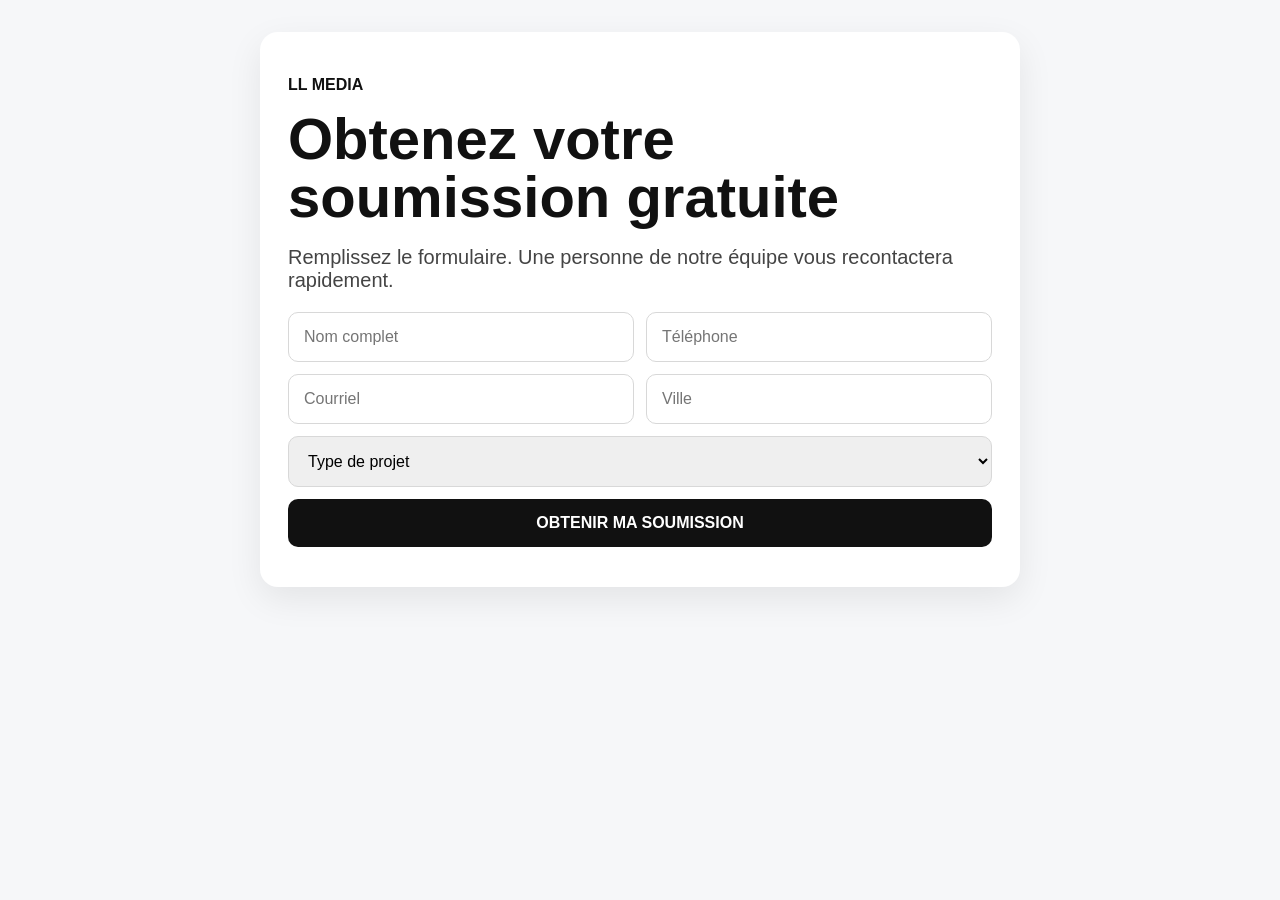
==== index.html @ 92274871 "Add reusable lead landing page" ====
<!doctype html><html lang="fr"><head><meta charset="utf-8"><meta name="viewport" content="width=device-width,initial-scale=1"><title>Soumission gratuite | LL MEDIA Template</title><meta name="description" content="Landing page de génération de leads optimisée pour les campagnes LL MEDIA."><style>body{font-family:Arial,sans-serif;margin:0;background:#f6f7f9;color:#111}.wrap{max-width:760px;margin:auto;padding:32px 18px}.card{background:#fff;border-radius:18px;padding:28px;box-shadow:0 12px 35px rgba(0,0,0,.08)}h1{font-size:clamp(34px,7vw,58px);line-height:1;margin:0 0 14px}.sub{font-size:20px;color:#444}.grid{display:grid;grid-template-columns:1fr 1fr;gap:12px}.full{grid-column:1/-1}input,select,button{width:100%;box-sizing:border-box;padding:15px;border-radius:10px;border:1px solid #d8d8d8;font-size:16px}button{background:#111;color:#fff;border:0;font-weight:700;cursor:pointer}.msg{margin-top:12px;font-size:14px}.hp{position:absolute;left:-9999px}@media(max-width:620px){.grid{grid-template-columns:1fr}}</style></head><body><main class="wrap"><section class="card"><p><strong>LL MEDIA</strong></p><h1>Obtenez votre soumission gratuite</h1><p class="sub">Remplissez le formulaire. Une personne de notre équipe vous recontactera rapidement.</p><form id="leadForm"><div class="grid"><input name="name" placeholder="Nom complet" required><input name="phone" type="tel" placeholder="Téléphone" required><input name="email" type="email" placeholder="Courriel"><input name="city" placeholder="Ville"><select class="full" name="project"><option value="">Type de projet</option><option>Isolation</option><option>Toiture</option><option>Thermopompe</option><option>Rénovation</option><option>Autre</option></select><input class="hp" name="website" tabindex="-1" autocomplete="off"><button class="full" type="submit">OBTENIR MA SOUMISSION</button></div><div id="msg" class="msg"></div></form></section></main><script>const form=document.getElementById('leadForm'),msg=document.getElementById('msg');form.addEventListener('submit',async e=>{e.preventDefault();msg.textContent='Envoi en cours…';const data=Object.fromEntries(new FormData(form).entries());try{const r=await fetch('/api/lead',{method:'POST',headers:{'Content-Type':'application/json'},body:JSON.stringify({...data,page:location.href,submitted_at:new Date().toISOString()})});if(!r.ok)throw new Error();location.href='/merci.html'}catch(err){msg.textContent="La transmission n'a pas fonctionné. Réessayez dans un instant."}});</script></body></html>
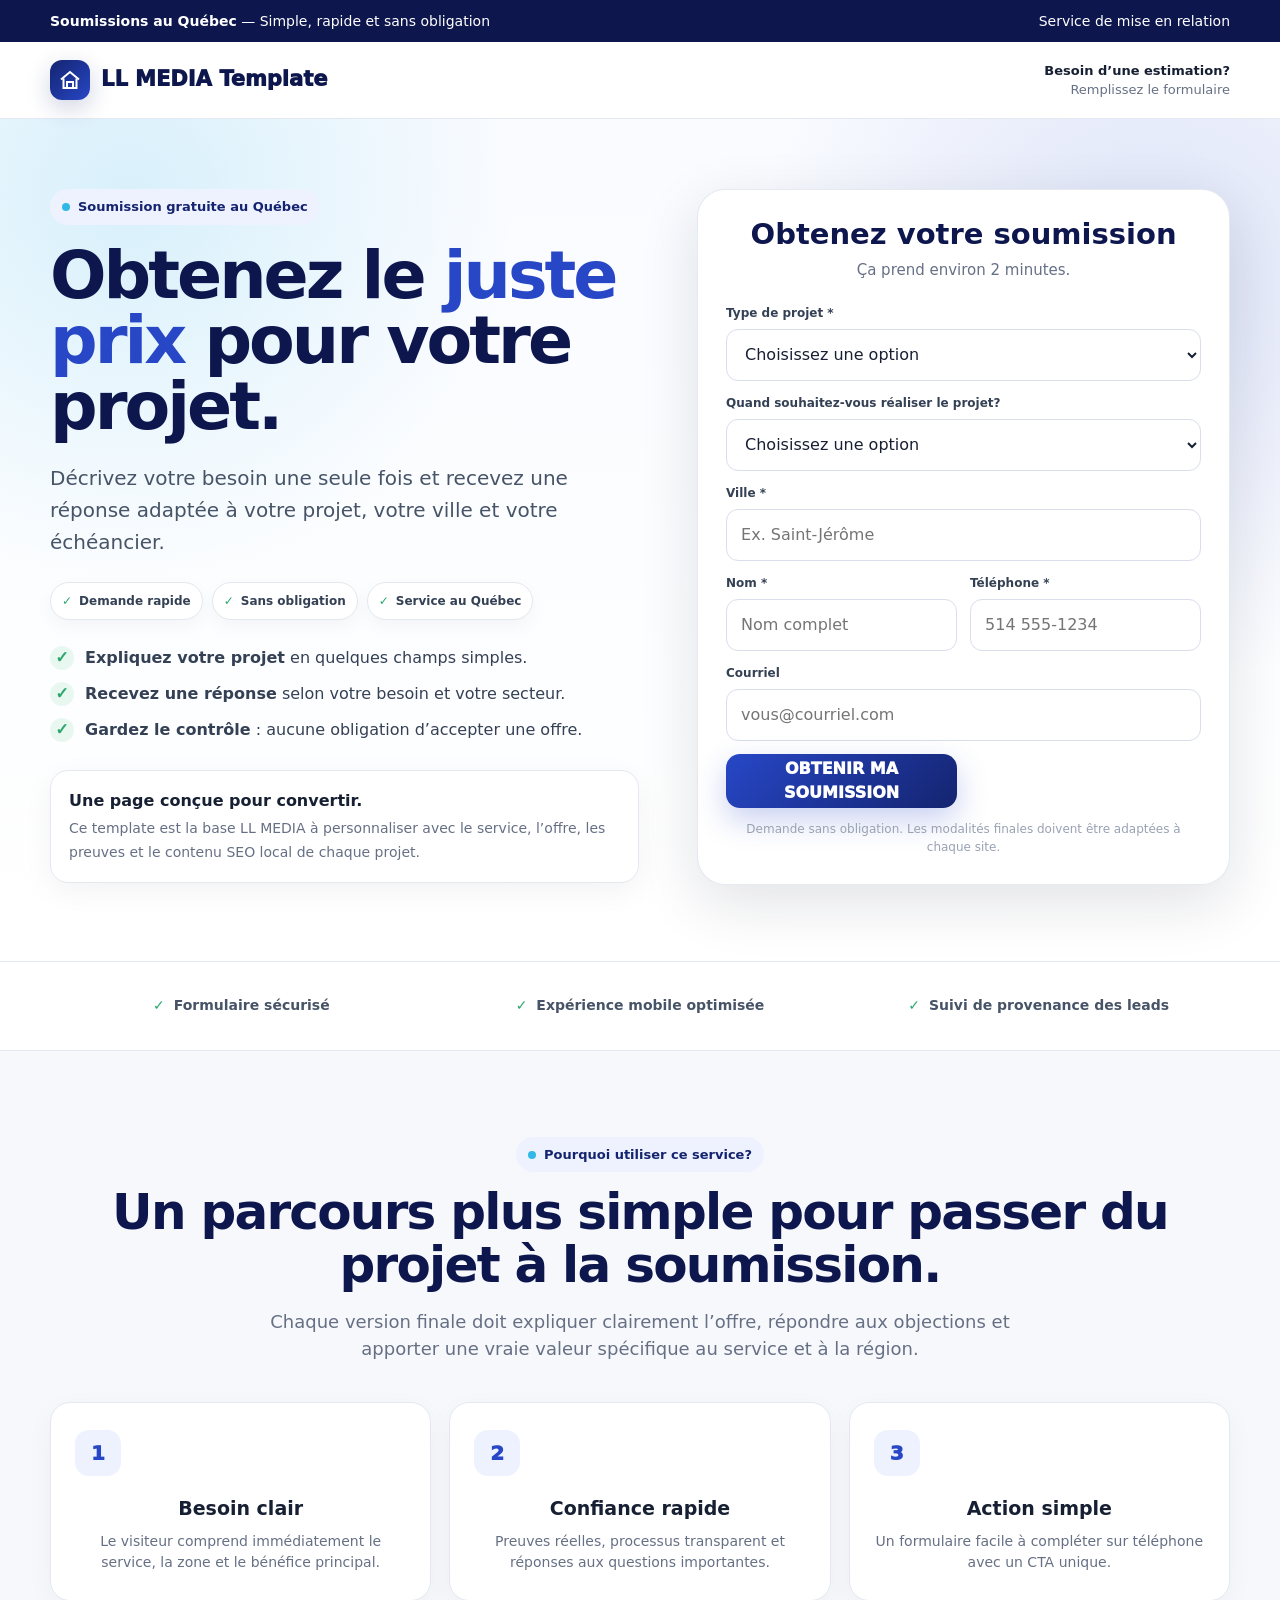
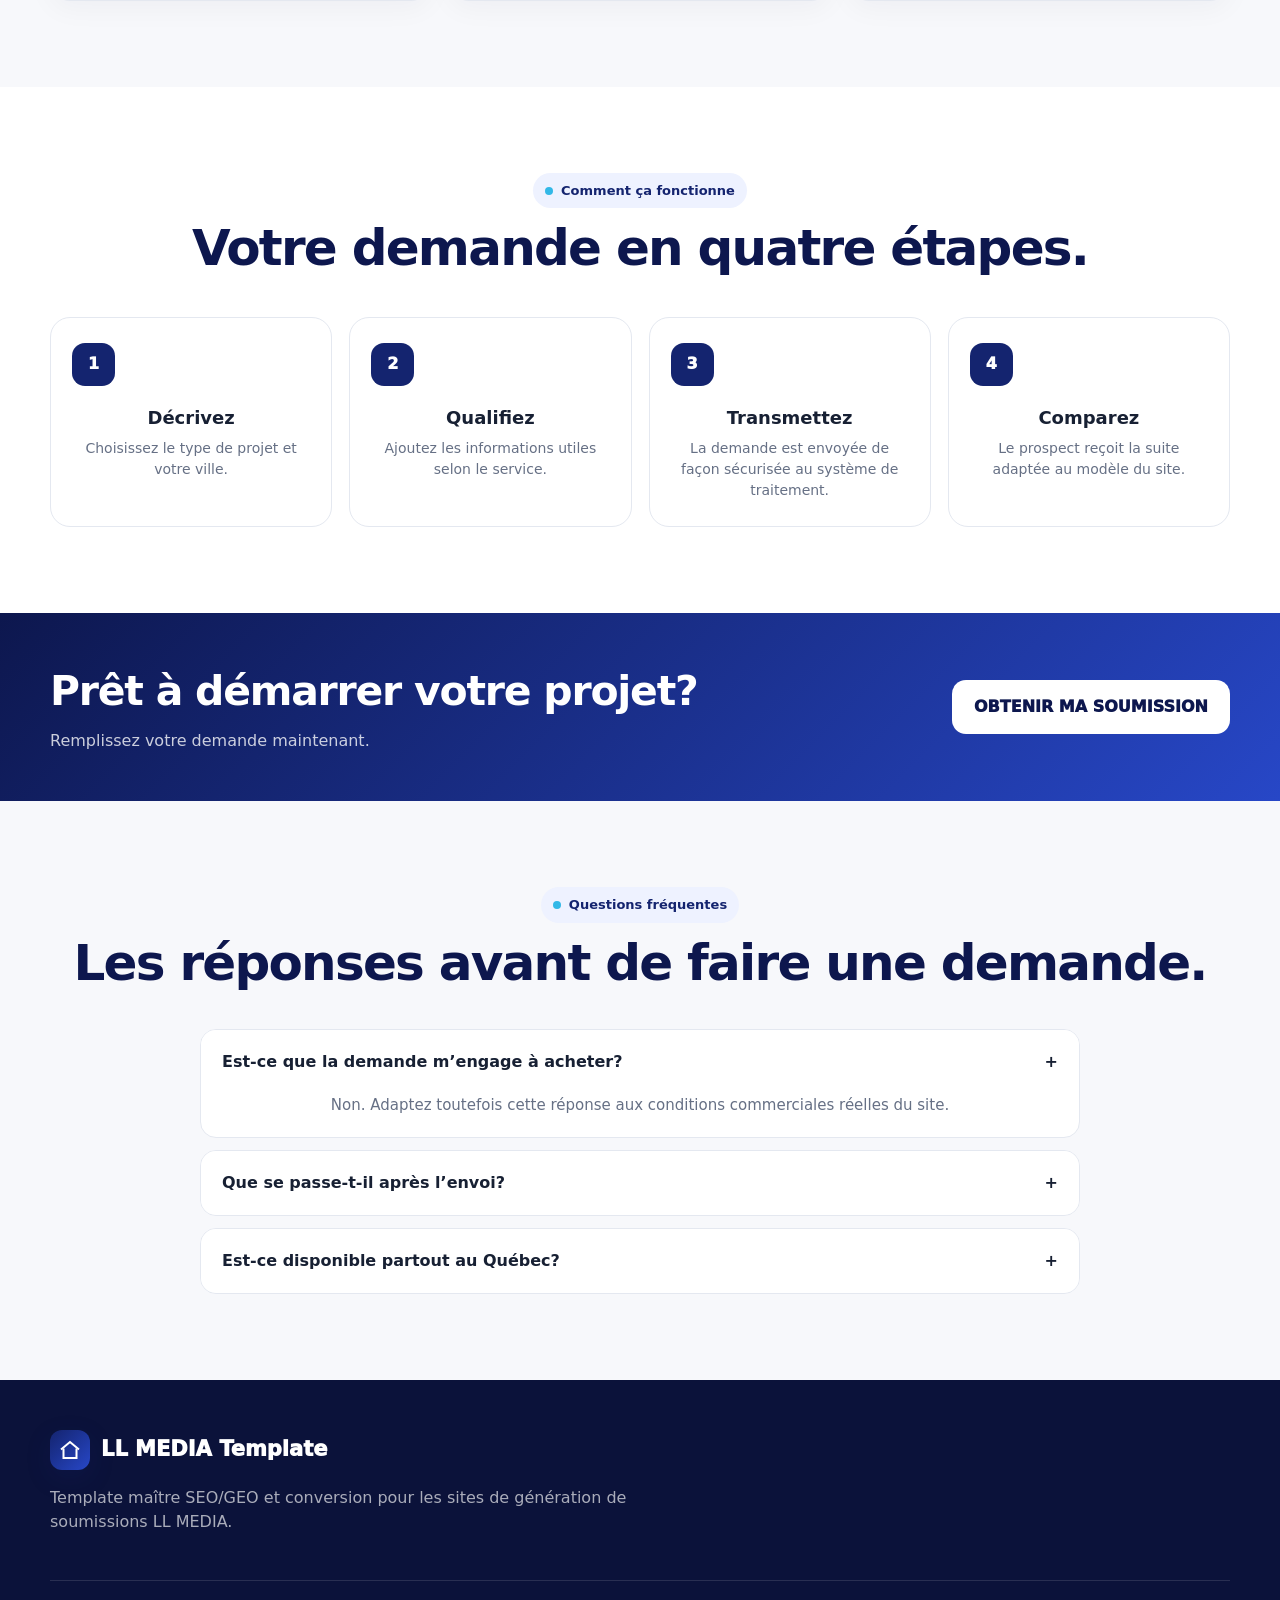
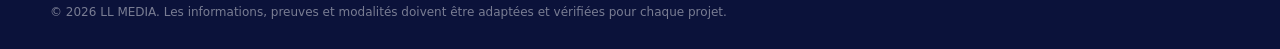
==== commit 5c678dbb: "Upgrade master landing page to Isolation Quebec style" ====
--- a/index.html
+++ b/index.html
@@ -1 +1,98 @@
-<!doctype html><html lang="fr"><head><meta charset="utf-8"><meta name="viewport" content="width=device-width,initial-scale=1"><title>Soumission gratuite | LL MEDIA Template</title><meta name="description" content="Landing page de génération de leads optimisée pour les campagnes LL MEDIA."><style>body{font-family:Arial,sans-serif;margin:0;background:#f6f7f9;color:#111}.wrap{max-width:760px;margin:auto;padding:32px 18px}.card{background:#fff;border-radius:18px;padding:28px;box-shadow:0 12px 35px rgba(0,0,0,.08)}h1{font-size:clamp(34px,7vw,58px);line-height:1;margin:0 0 14px}.sub{font-size:20px;color:#444}.grid{display:grid;grid-template-columns:1fr 1fr;gap:12px}.full{grid-column:1/-1}input,select,button{width:100%;box-sizing:border-box;padding:15px;border-radius:10px;border:1px solid #d8d8d8;font-size:16px}button{background:#111;color:#fff;border:0;font-weight:700;cursor:pointer}.msg{margin-top:12px;font-size:14px}.hp{position:absolute;left:-9999px}@media(max-width:620px){.grid{grid-template-columns:1fr}}</style></head><body><main class="wrap"><section class="card"><p><strong>LL MEDIA</strong></p><h1>Obtenez votre soumission gratuite</h1><p class="sub">Remplissez le formulaire. Une personne de notre équipe vous recontactera rapidement.</p><form id="leadForm"><div class="grid"><input name="name" placeholder="Nom complet" required><input name="phone" type="tel" placeholder="Téléphone" required><input name="email" type="email" placeholder="Courriel"><input name="city" placeholder="Ville"><select class="full" name="project"><option value="">Type de projet</option><option>Isolation</option><option>Toiture</option><option>Thermopompe</option><option>Rénovation</option><option>Autre</option></select><input class="hp" name="website" tabindex="-1" autocomplete="off"><button class="full" type="submit">OBTENIR MA SOUMISSION</button></div><div id="msg" class="msg"></div></form></section></main><script>const form=document.getElementById('leadForm'),msg=document.getElementById('msg');form.addEventListener('submit',async e=>{e.preventDefault();msg.textContent='Envoi en cours…';const data=Object.fromEntries(new FormData(form).entries());try{const r=await fetch('/api/lead',{method:'POST',headers:{'Content-Type':'application/json'},body:JSON.stringify({...data,page:location.href,submitted_at:new Date().toISOString()})});if(!r.ok)throw new Error();location.href='/merci.html'}catch(err){msg.textContent="La transmission n'a pas fonctionné. Réessayez dans un instant."}});</script></body></html>+<!doctype html>
+<html lang="fr-CA">
+<head>
+  <meta charset="utf-8">
+  <meta name="viewport" content="width=device-width,initial-scale=1">
+  <title>Soumission gratuite au Québec | LL MEDIA</title>
+  <meta name="description" content="Obtenez et comparez des soumissions pour votre projet au Québec. Demande rapide, simple et sans obligation.">
+  <meta name="theme-color" content="#0d174e">
+  <meta property="og:type" content="website">
+  <meta property="og:locale" content="fr_CA">
+  <meta property="og:title" content="Soumission gratuite au Québec">
+  <meta property="og:description" content="Décrivez votre projet et obtenez une soumission rapidement.">
+  <style>
+    :root{--navy:#14246f;--navy-dark:#0d174e;--blue:#2747c7;--blue-soft:#eef2ff;--cyan:#32b8e7;--green:#2ca66f;--ink:#172033;--muted:#667085;--border:#e4e8f0;--bg:#f7f8fb;--white:#fff;--shadow:0 18px 60px rgba(16,24,40,.12);--radius:24px}
+    *{box-sizing:border-box}html{scroll-behavior:smooth;max-width:100%;overflow-x:hidden}body{margin:0;min-width:320px;font-family:Inter,ui-sans-serif,system-ui,-apple-system,BlinkMacSystemFont,"Segoe UI",sans-serif;color:var(--ink);background:#fff;line-height:1.5;-webkit-font-smoothing:antialiased;max-width:100%;overflow-x:hidden}a{color:inherit;text-decoration:none}button,input,select{font:inherit}.container{width:min(1180px,calc(100% - 40px));margin-inline:auto}.topbar{background:var(--navy-dark);color:#fff;font-size:14px}.topbar .container{min-height:42px;display:flex;align-items:center;justify-content:space-between;gap:18px}.header{position:sticky;top:0;z-index:30;background:rgba(255,255,255,.94);backdrop-filter:blur(14px);border-bottom:1px solid var(--border)}.header-inner{min-height:76px;display:flex;align-items:center;justify-content:space-between;gap:20px}.brand{display:flex;align-items:center;gap:11px;font-size:21px;font-weight:950;color:var(--navy-dark)}.brand-mark{width:40px;height:40px;border-radius:12px;background:linear-gradient(135deg,var(--navy),var(--blue));display:grid;place-items:center;color:#fff;box-shadow:0 8px 24px rgba(20,36,111,.2)}.brand-mark svg{width:24px}.header-note{font-size:13px;color:var(--muted);text-align:right}.header-note strong{display:block;color:var(--ink)}
+    .hero{position:relative;overflow:hidden;padding:70px 0 76px;background:radial-gradient(circle at 10% 10%,rgba(50,184,231,.17),transparent 28%),radial-gradient(circle at 90% 20%,rgba(39,71,199,.14),transparent 30%),linear-gradient(180deg,#f9fbff,#fff)}.hero-grid{display:grid;grid-template-columns:1.05fr .95fr;gap:58px;align-items:start;position:relative;z-index:1}.eyebrow{display:inline-flex;align-items:center;gap:8px;padding:8px 12px;border-radius:999px;background:var(--blue-soft);color:var(--navy);font-size:13px;font-weight:850}.eyebrow:before{content:"";width:8px;height:8px;border-radius:50%;background:var(--cyan)}h1{font-size:clamp(42px,5.2vw,70px);line-height:.99;letter-spacing:-.045em;margin:18px 0 22px;color:var(--navy-dark)}h1 .accent{color:var(--blue)}.hero-lead{font-size:20px;line-height:1.6;color:#475467;max-width:680px;margin:0 0 24px}.badges{display:flex;flex-wrap:wrap;gap:9px;margin:0 0 26px}.badge{display:inline-flex;align-items:center;gap:7px;padding:9px 11px;border-radius:999px;background:#fff;border:1px solid var(--border);font-size:12px;font-weight:800;color:#344054;box-shadow:0 6px 18px rgba(16,24,40,.04)}.badge .check{color:var(--green)}.points{display:grid;gap:12px;margin:25px 0}.point{display:flex;align-items:flex-start;gap:11px;color:#344054}.check-circle{width:24px;height:24px;border-radius:50%;display:grid;place-items:center;flex:0 0 24px;background:#e8f8f0;color:var(--green);font-weight:950}.mini-card{margin-top:28px;padding:18px;border:1px solid var(--border);border-radius:18px;background:#fff;box-shadow:0 8px 30px rgba(16,24,40,.05)}.mini-card strong{display:block;margin-bottom:3px}.mini-card span{font-size:14px;color:var(--muted)}
+    .form-card{background:#fff;border:1px solid rgba(228,232,240,.95);border-radius:28px;box-shadow:var(--shadow);padding:28px}.form-head{text-align:center;margin-bottom:22px}.form-head h2{font-size:29px;line-height:1.15;color:var(--navy-dark);margin:0 0 8px}.form-head p{margin:0;color:var(--muted);font-size:15px}.form-grid{display:grid;grid-template-columns:1fr 1fr;gap:13px}.field.full{grid-column:1/-1}.field label{display:block;font-size:12px;font-weight:850;margin:0 0 7px;color:#344054}.field input,.field select{width:100%;height:52px;border:1px solid #d9deea;border-radius:12px;background:#fff;padding:0 14px;color:var(--ink);outline:none;transition:.18s}.field input:focus,.field select:focus{border-color:#7b8ee0;box-shadow:0 0 0 4px rgba(39,71,199,.08)}.btn{display:inline-flex;align-items:center;justify-content:center;min-height:54px;padding:0 22px;border:0;border-radius:14px;font-weight:950;cursor:pointer;transition:.18s;text-align:center}.btn:hover{transform:translateY(-1px)}.btn-primary{background:linear-gradient(135deg,var(--blue),var(--navy));color:#fff;box-shadow:0 12px 30px rgba(39,71,199,.25)}.btn-block{width:100%}.form-foot{text-align:center;color:#98a2b3;font-size:12px;margin-top:11px}.msg{margin-top:12px;text-align:center;font-size:13px;color:var(--muted)}.hp{position:absolute!important;left:-9999px!important;width:1px!important;height:1px!important;opacity:0!important}
+    .trust{border-top:1px solid var(--border);border-bottom:1px solid var(--border);background:#fff}.trust-inner{min-height:88px;display:grid;grid-template-columns:repeat(3,1fr);gap:16px;align-items:center}.trust-item{display:flex;justify-content:center;align-items:center;gap:9px;text-align:center;font-size:14px;font-weight:850;color:#475467}.trust-item b{color:var(--green)}.section{padding:86px 0}.section-soft{background:var(--bg)}.center{text-align:center}.section-title{font-size:clamp(31px,4vw,50px);line-height:1.05;letter-spacing:-.035em;margin:14px 0 17px;color:var(--navy-dark)}.section-copy{max-width:760px;margin:0 auto;color:var(--muted);font-size:18px}.cards{display:grid;grid-template-columns:repeat(3,1fr);gap:18px;margin-top:40px}.card{padding:27px 24px;border:1px solid var(--border);border-radius:20px;background:#fff;box-shadow:0 8px 28px rgba(16,24,40,.04)}.card-icon{width:46px;height:46px;border-radius:14px;background:var(--blue-soft);display:grid;place-items:center;color:var(--blue);font-size:20px;font-weight:950;margin-bottom:18px}.card h3{margin:0 0 8px;font-size:19px}.card p{margin:0;color:var(--muted);font-size:14px}.steps{display:grid;grid-template-columns:repeat(4,1fr);gap:17px;margin-top:42px}.step{padding:25px 21px;border:1px solid var(--border);border-radius:20px;background:#fff}.step-num{width:43px;height:43px;border-radius:13px;display:grid;place-items:center;background:var(--navy);color:#fff;font-weight:950;margin-bottom:18px}.step h3{margin:0 0 7px;font-size:18px}.step p{margin:0;color:var(--muted);font-size:14px}.cta-band{padding:48px 0;background:linear-gradient(135deg,var(--navy-dark),var(--blue));color:#fff}.cta-inner{display:flex;align-items:center;justify-content:space-between;gap:30px}.cta-inner h2{font-size:clamp(28px,3.2vw,43px);letter-spacing:-.03em;margin:0 0 7px}.cta-inner p{margin:0;color:rgba(255,255,255,.78)}.btn-white{background:#fff;color:var(--navy-dark)}.faq{max-width:880px;margin:40px auto 0;display:grid;gap:12px}.faq-item{border:1px solid var(--border);border-radius:16px;background:#fff;overflow:hidden}.faq-q{width:100%;padding:20px 21px;border:0;background:#fff;display:flex;justify-content:space-between;gap:20px;text-align:left;color:var(--ink);font-weight:900;cursor:pointer}.faq-a{display:none;padding:0 21px 20px;color:var(--muted);font-size:15px}.faq-item.open .faq-a{display:block}.footer{padding:50px 0 28px;background:#0b123a;color:#fff}.footer-grid{display:flex;align-items:flex-start;justify-content:space-between;gap:40px}.footer p{color:rgba(255,255,255,.65);max-width:620px}.footer-bottom{margin-top:30px;padding-top:22px;border-top:1px solid rgba(255,255,255,.12);font-size:12px;color:rgba(255,255,255,.45)}.mobile-cta{display:none}
+    @media(max-width:980px){.hero-grid{grid-template-columns:1fr;gap:34px}.form-card{max-width:760px;width:100%;margin:auto}.cards{grid-template-columns:1fr 1fr}.steps{grid-template-columns:1fr 1fr}.cta-inner{align-items:stretch;flex-direction:column}.cta-inner .btn{width:100%}}
+    @media(max-width:720px){.container{width:calc(100% - 26px)}.topbar .container{justify-content:center;text-align:center}.topbar .container span:last-child,.header-note{display:none}.header-inner{min-height:66px}.hero{padding:38px 0 50px}h1{font-size:clamp(35px,10vw,46px)}.hero-lead{font-size:17px}.form-card{padding:18px 14px;border-radius:19px}.form-grid{grid-template-columns:1fr}.field.full{grid-column:auto}.trust-inner,.cards,.steps{grid-template-columns:1fr}.trust-inner{padding:18px 0;gap:10px}.trust-item{justify-content:flex-start;max-width:350px;width:100%;margin:auto}.section{padding:60px 0}.section-copy{font-size:16px}.footer-grid{flex-direction:column}.mobile-cta{display:flex;position:fixed;z-index:60;left:10px;right:10px;bottom:max(10px,env(safe-area-inset-bottom));width:auto;box-shadow:0 12px 40px rgba(0,0,0,.24)}body{padding-bottom:82px}}
+    @media(prefers-reduced-motion:reduce){html{scroll-behavior:auto}*,*:before,*:after{transition-duration:.01ms!important}}
+  </style>
+</head>
+<body>
+  <div class="topbar"><div class="container"><span><strong>Soumissions au Québec</strong> — Simple, rapide et sans obligation</span><span>Service de mise en relation</span></div></div>
+  <header class="header"><div class="container header-inner"><a class="brand" href="#top"><span class="brand-mark"><svg viewBox="0 0 24 24" fill="none" stroke="currentColor" stroke-width="2"><path d="M3 11.5 12 4l9 7.5"/><path d="M5.5 10.5V20h13v-9.5"/><path d="M9 20v-6h6v6"/></svg></span><span>LL MEDIA Template</span></a><div class="header-note"><strong>Besoin d’une estimation?</strong>Remplissez le formulaire</div></div></header>
+
+  <main id="top">
+    <section class="hero"><div class="container hero-grid">
+      <div>
+        <span class="eyebrow">Soumission gratuite au Québec</span>
+        <h1>Obtenez le <span class="accent">juste prix</span> pour votre projet.</h1>
+        <p class="hero-lead">Décrivez votre besoin une seule fois et recevez une réponse adaptée à votre projet, votre ville et votre échéancier.</p>
+        <div class="badges"><span class="badge"><span class="check">✓</span> Demande rapide</span><span class="badge"><span class="check">✓</span> Sans obligation</span><span class="badge"><span class="check">✓</span> Service au Québec</span></div>
+        <div class="points"><div class="point"><span class="check-circle">✓</span><span><strong>Expliquez votre projet</strong> en quelques champs simples.</span></div><div class="point"><span class="check-circle">✓</span><span><strong>Recevez une réponse</strong> selon votre besoin et votre secteur.</span></div><div class="point"><span class="check-circle">✓</span><span><strong>Gardez le contrôle</strong> : aucune obligation d’accepter une offre.</span></div></div>
+        <div class="mini-card"><strong>Une page conçue pour convertir.</strong><span>Ce template est la base LL MEDIA à personnaliser avec le service, l’offre, les preuves et le contenu SEO local de chaque projet.</span></div>
+      </div>
+
+      <div class="form-card" id="formulaire"><div class="form-head"><h2>Obtenez votre soumission</h2><p>Ça prend environ 2 minutes.</p></div>
+        <form id="leadForm" novalidate>
+          <div class="form-grid">
+            <div class="field full"><label for="project">Type de projet *</label><select id="project" name="project" required><option value="">Choisissez une option</option><option>Isolation</option><option>Toiture</option><option>Thermopompe</option><option>Rénovation</option><option>Pavage / excavation</option><option>Autre</option></select></div>
+            <div class="field full"><label for="timeline">Quand souhaitez-vous réaliser le projet?</label><select id="timeline" name="timeline"><option value="">Choisissez une option</option><option>Dès que possible</option><option>Dans les 30 prochains jours</option><option>Dans 1 à 3 mois</option><option>Dans 3 à 6 mois</option><option>Je magasine seulement</option></select></div>
+            <div class="field full"><label for="city">Ville *</label><input id="city" name="city" autocomplete="address-level2" placeholder="Ex. Saint-Jérôme" required></div>
+            <div class="field"><label for="name">Nom *</label><input id="name" name="name" autocomplete="name" placeholder="Nom complet" required></div>
+            <div class="field"><label for="phone">Téléphone *</label><input id="phone" name="phone" type="tel" autocomplete="tel" placeholder="514 555-1234" required></div>
+            <div class="field full"><label for="email">Courriel</label><input id="email" name="email" type="email" autocomplete="email" placeholder="vous@courriel.com"></div>
+            <input class="hp" name="website" tabindex="-1" autocomplete="off" aria-hidden="true">
+            <button class="btn btn-primary btn-block full" type="submit">OBTENIR MA SOUMISSION</button>
+          </div>
+          <div id="msg" class="msg" aria-live="polite"></div><div class="form-foot">Demande sans obligation. Les modalités finales doivent être adaptées à chaque site.</div>
+        </form>
+      </div>
+    </div></section>
+
+    <div class="trust"><div class="container trust-inner"><div class="trust-item"><b>✓</b> Formulaire sécurisé</div><div class="trust-item"><b>✓</b> Expérience mobile optimisée</div><div class="trust-item"><b>✓</b> Suivi de provenance des leads</div></div></div>
+
+    <section class="section section-soft"><div class="container center"><span class="eyebrow">Pourquoi utiliser ce service?</span><h2 class="section-title">Un parcours plus simple pour passer du projet à la soumission.</h2><p class="section-copy">Chaque version finale doit expliquer clairement l’offre, répondre aux objections et apporter une vraie valeur spécifique au service et à la région.</p><div class="cards"><article class="card"><div class="card-icon">1</div><h3>Besoin clair</h3><p>Le visiteur comprend immédiatement le service, la zone et le bénéfice principal.</p></article><article class="card"><div class="card-icon">2</div><h3>Confiance rapide</h3><p>Preuves réelles, processus transparent et réponses aux questions importantes.</p></article><article class="card"><div class="card-icon">3</div><h3>Action simple</h3><p>Un formulaire facile à compléter sur téléphone avec un CTA unique.</p></article></div></div></section>
+
+    <section class="section"><div class="container center"><span class="eyebrow">Comment ça fonctionne</span><h2 class="section-title">Votre demande en quatre étapes.</h2><div class="steps"><article class="step"><div class="step-num">1</div><h3>Décrivez</h3><p>Choisissez le type de projet et votre ville.</p></article><article class="step"><div class="step-num">2</div><h3>Qualifiez</h3><p>Ajoutez les informations utiles selon le service.</p></article><article class="step"><div class="step-num">3</div><h3>Transmettez</h3><p>La demande est envoyée de façon sécurisée au système de traitement.</p></article><article class="step"><div class="step-num">4</div><h3>Comparez</h3><p>Le prospect reçoit la suite adaptée au modèle du site.</p></article></div></div></section>
+
+    <section class="cta-band"><div class="container cta-inner"><div><h2>Prêt à démarrer votre projet?</h2><p>Remplissez votre demande maintenant.</p></div><a class="btn btn-white" href="#formulaire">OBTENIR MA SOUMISSION</a></div></section>
+
+    <section class="section section-soft"><div class="container center"><span class="eyebrow">Questions fréquentes</span><h2 class="section-title">Les réponses avant de faire une demande.</h2><div class="faq"><div class="faq-item open"><button class="faq-q" type="button"><span>Est-ce que la demande m’engage à acheter?</span><span>+</span></button><div class="faq-a">Non. Adaptez toutefois cette réponse aux conditions commerciales réelles du site.</div></div><div class="faq-item"><button class="faq-q" type="button"><span>Que se passe-t-il après l’envoi?</span><span>+</span></button><div class="faq-a">La demande est transmise au workflow configuré afin d’être traitée ou acheminée au partenaire approprié.</div></div><div class="faq-item"><button class="faq-q" type="button"><span>Est-ce disponible partout au Québec?</span><span>+</span></button><div class="faq-a">La page finale doit indiquer uniquement les secteurs réellement desservis par l’entreprise ou le réseau.</div></div></div></div></section>
+  </main>
+
+  <footer class="footer"><div class="container"><div class="footer-grid"><div><a class="brand" href="#top" style="color:#fff"><span class="brand-mark"><svg viewBox="0 0 24 24" fill="none" stroke="currentColor" stroke-width="2"><path d="M3 11.5 12 4l9 7.5"/><path d="M5.5 10.5V20h13v-9.5"/></svg></span><span>LL MEDIA Template</span></a><p>Template maître SEO/GEO et conversion pour les sites de génération de soumissions LL MEDIA.</p></div></div><div class="footer-bottom">© <span id="year"></span> LL MEDIA. Les informations, preuves et modalités doivent être adaptées et vérifiées pour chaque projet.</div></div></footer>
+  <a class="btn btn-primary mobile-cta" href="#formulaire">OBTENIR MA SOUMISSION</a>
+
+  <script>
+    document.getElementById('year').textContent=new Date().getFullYear();
+    document.querySelectorAll('.faq-q').forEach(btn=>btn.addEventListener('click',()=>{const item=btn.closest('.faq-item');const open=item.classList.contains('open');document.querySelectorAll('.faq-item').forEach(x=>x.classList.remove('open'));if(!open)item.classList.add('open')}));
+
+    const form=document.getElementById('leadForm');
+    const msg=document.getElementById('msg');
+    const marketingKeys=['utm_source','utm_medium','utm_campaign','utm_term','utm_content','gclid','fbclid'];
+
+    form.addEventListener('submit',async e=>{
+      e.preventDefault();
+      if(!form.checkValidity()){form.reportValidity();return}
+      const phone=document.getElementById('phone').value.replace(/\D/g,'');
+      if(phone.length<10){msg.textContent='Veuillez entrer un numéro de téléphone valide.';return}
+      const data=Object.fromEntries(new FormData(form).entries());
+      const params=new URLSearchParams(location.search);
+      marketingKeys.forEach(k=>{if(params.get(k))data[k]=params.get(k)});
+      data.source=data.utm_source||'organic-direct';
+      data.page=location.href;
+      data.landing_url=location.href;
+      msg.textContent='Transmission en cours…';
+      try{
+        const r=await fetch('/api/lead',{method:'POST',headers:{'Content-Type':'application/json'},body:JSON.stringify(data)});
+        if(!r.ok)throw new Error('lead-submit-failed');
+        location.href='/merci.html';
+      }catch(err){msg.textContent="La transmission n'a pas fonctionné. Vos réponses sont conservées; veuillez réessayer."}
+    });
+  </script>
+</body>
+</html>
